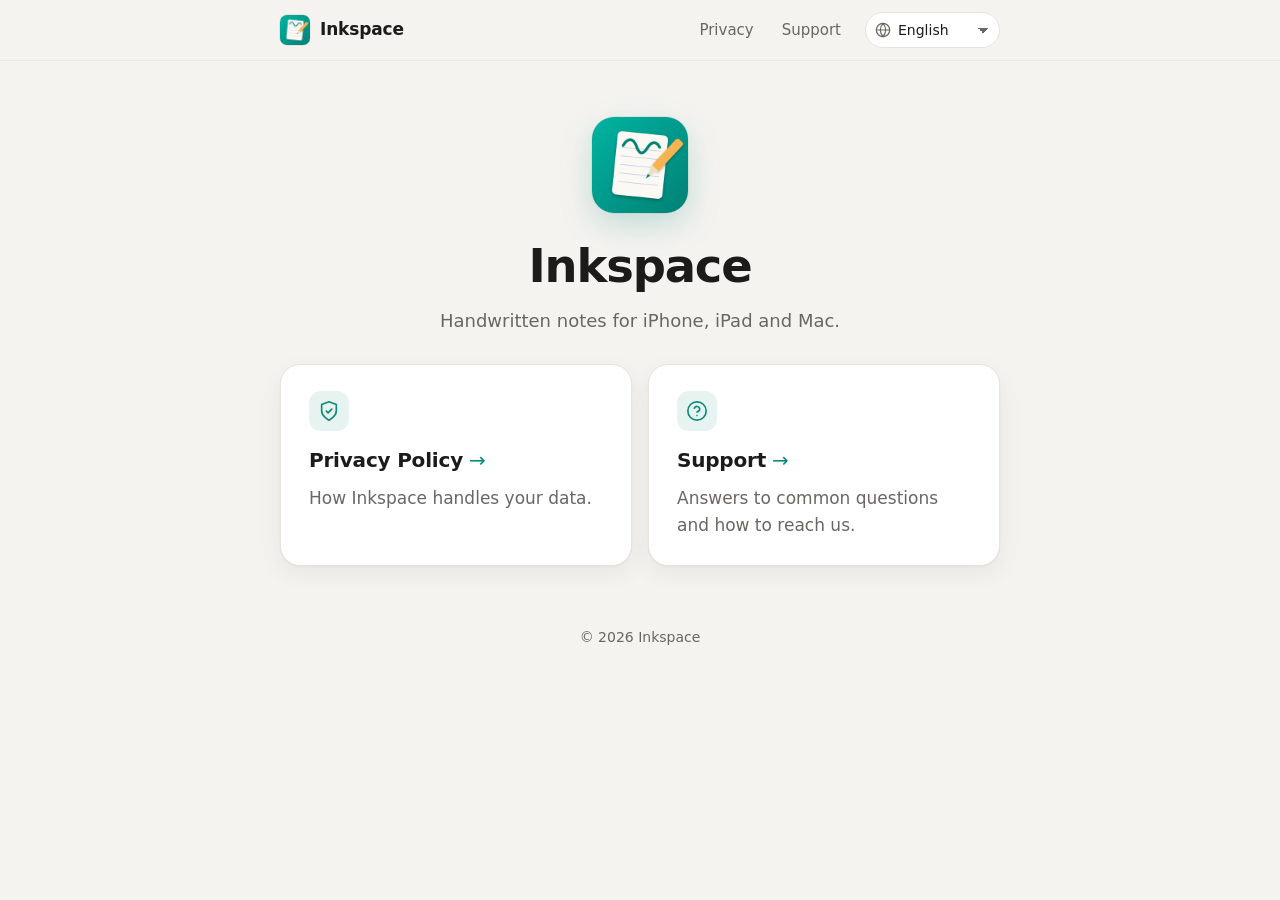
==== index.html @ 9c8cc4c8 "Add Inkspace privacy policy and support pages Static site for GitHub Pages: home, privacy policy and" ====
<!doctype html>
<html lang="en">
<head>
  <meta charset="utf-8">
  <meta name="viewport" content="width=device-width, initial-scale=1, viewport-fit=cover">
  <title>Inkspace</title>
  <meta name="description" content="Inkspace — handwritten notes for iPhone, iPad and Mac.">
  <meta name="theme-color" content="#f5f3f0" media="(prefers-color-scheme: light)">
  <meta name="theme-color" content="#161514" media="(prefers-color-scheme: dark)">
  <link rel="icon" href="assets/favicon.png">
  <link rel="apple-touch-icon" href="assets/icon.png">
  <link rel="stylesheet" href="assets/style.css">
</head>
<body>
  <header class="site-header">
    <div class="wrap">
      <a class="brand" href="./" aria-current="page"><img src="assets/icon.png" alt="">Inkspace</a>
      <nav class="nav">
        <a href="privacy.html" data-i18n="nav.privacy">Privacy</a>
        <a href="support.html" data-i18n="nav.support">Support</a>
      </nav>
      <label class="lang">
        <svg viewBox="0 0 24 24" fill="none" stroke="currentColor" stroke-width="1.8" stroke-linecap="round" stroke-linejoin="round" aria-hidden="true"><circle cx="12" cy="12" r="10"/><path d="M2 12h20"/><path d="M12 2a15.3 15.3 0 0 1 4 10 15.3 15.3 0 0 1-4 10 15.3 15.3 0 0 1-4-10 15.3 15.3 0 0 1 4-10z"/></svg>
        <select id="lang" aria-label="Language" data-i18n-aria="lang.label"></select>
      </label>
    </div>
  </header>

  <main class="wrap">
    <section class="hero">
      <img class="app-icon" src="assets/icon.png" alt="">
      <h1 style="margin-top:20px">Inkspace</h1>
      <p class="lead" data-i18n="home.lead">Handwritten notes for iPhone, iPad and Mac.</p>
    </section>

    <div class="links">
      <a class="card link-card" href="privacy.html">
        <span class="icon-tile"><svg viewBox="0 0 24 24" fill="none" stroke="currentColor" stroke-width="1.8" stroke-linecap="round" stroke-linejoin="round" aria-hidden="true"><path d="M12 22s8-4 8-10V5l-8-3-8 3v7c0 6 8 10 8 10z"/><path d="m9 12 2 2 4-4"/></svg></span>
        <h2 data-i18n="p.title">Privacy Policy</h2>
        <p data-i18n="home.privacy.d">How Inkspace handles your data.</p>
      </a>
      <a class="card link-card" href="support.html">
        <span class="icon-tile"><svg viewBox="0 0 24 24" fill="none" stroke="currentColor" stroke-width="1.8" stroke-linecap="round" stroke-linejoin="round" aria-hidden="true"><circle cx="12" cy="12" r="10"/><path d="M9.09 9a3 3 0 0 1 5.83 1c0 2-3 3-3 3"/><path d="M12 17h.01"/></svg></span>
        <h2 data-i18n="s.title">Support</h2>
        <p data-i18n="home.support.d">Answers to common questions and how to reach us.</p>
      </a>
    </div>
  </main>

  <footer class="site-footer">
    <div class="wrap"><p>© 2026 Inkspace</p></div>
  </footer>

  <script src="assets/strings.js"></script>
  <script src="assets/app.js"></script>
</body>
</html>
---- assets/style.css ----
/* Inkspace — privacy & support site. Colours follow the app's Theme.swift (warm gray + teal). */

:root {
  --bg: #f5f3f0;
  --surface: #ffffff;
  --line: #e7e3dd;
  --text: #1c1b19;
  --muted: #6b6660;
  --accent: #0e8c7a;
  --accent-ink: #ffffff;
  --accent-soft: rgba(14, 140, 122, 0.1);
  --shadow: 0 1px 2px rgba(28, 27, 25, 0.04), 0 8px 24px rgba(28, 27, 25, 0.06);
  --radius: 20px;
  --font: -apple-system, BlinkMacSystemFont, "SF Pro Text", "Segoe UI", system-ui, "Helvetica Neue", Arial, sans-serif;
  color-scheme: light dark;
}

@media (prefers-color-scheme: dark) {
  :root {
    --bg: #161514;
    --surface: #23211f;
    --line: #34312e;
    --text: #f3f1ee;
    --muted: #a39e97;
    --accent: #3eb89e;
    --accent-ink: #0f1a17;
    --accent-soft: rgba(62, 184, 158, 0.14);
    --shadow: 0 1px 2px rgba(0, 0, 0, 0.3), 0 8px 24px rgba(0, 0, 0, 0.25);
  }
}

:lang(zh-Hans) { --font: -apple-system, "PingFang SC", "Hiragino Sans GB", "Noto Sans SC", "Microsoft YaHei", sans-serif; }
:lang(ja)      { --font: -apple-system, "Hiragino Sans", "Hiragino Kaku Gothic ProN", "Noto Sans JP", "Yu Gothic", sans-serif; }
:lang(ko)      { --font: -apple-system, "Apple SD Gothic Neo", "Noto Sans KR", "Malgun Gothic", sans-serif; }

*, *::before, *::after { box-sizing: border-box; }

html { -webkit-text-size-adjust: 100%; scroll-padding-top: 88px; }

body {
  margin: 0;
  background: var(--bg);
  color: var(--text);
  font-family: var(--font);
  font-size: 17px;
  line-height: 1.6;
  -webkit-font-smoothing: antialiased;
}

a { color: var(--accent); text-decoration: none; }
a:hover { text-decoration: underline; text-underline-offset: 3px; }
a:focus-visible, button:focus-visible, select:focus-visible, summary:focus-visible {
  outline: 3px solid var(--accent);
  outline-offset: 3px;
  border-radius: 8px;
}

.wrap { width: 100%; max-width: 760px; margin: 0 auto; padding: 0 20px; }

/* ---------- Header ---------- */

.site-header {
  position: sticky;
  top: 0;
  z-index: 10;
  background: color-mix(in srgb, var(--bg) 82%, transparent);
  -webkit-backdrop-filter: saturate(180%) blur(16px);
  backdrop-filter: saturate(180%) blur(16px);
  border-bottom: 1px solid color-mix(in srgb, var(--line) 70%, transparent);
}

.site-header .wrap {
  display: flex;
  align-items: center;
  gap: 12px;
  min-height: 60px;
}

.brand {
  display: flex;
  align-items: center;
  gap: 10px;
  color: var(--text);
  font-weight: 650;
  letter-spacing: -0.01em;
  margin-right: auto;
}
.brand:hover { text-decoration: none; }
.brand img { width: 30px; height: 30px; border-radius: 7px; box-shadow: 0 0 0 0.5px rgba(0, 0, 0, 0.12); }

.nav { display: flex; gap: 4px; }
.nav a {
  color: var(--muted);
  font-size: 15px;
  font-weight: 500;
  padding: 6px 12px;
  border-radius: 999px;
  white-space: nowrap;
}
.nav a:hover { color: var(--text); text-decoration: none; background: var(--accent-soft); }
.nav a[aria-current="page"] { color: var(--accent); background: var(--accent-soft); }

.lang {
  position: relative;
  display: flex;
  align-items: center;
}
.lang svg {
  position: absolute;
  left: 10px;
  width: 16px;
  height: 16px;
  color: var(--muted);
  pointer-events: none;
}
.lang select {
  appearance: none;
  -webkit-appearance: none;
  font: inherit;
  font-size: 14px;
  color: var(--text);
  background: var(--surface);
  border: 1px solid var(--line);
  border-radius: 999px;
  padding: 6px 30px 6px 32px;
  cursor: pointer;
  background-image: linear-gradient(45deg, transparent 50%, var(--muted) 50%), linear-gradient(135deg, var(--muted) 50%, transparent 50%);
  background-position: calc(100% - 16px) 52%, calc(100% - 11px) 52%;
  background-size: 5px 5px, 5px 5px;
  background-repeat: no-repeat;
}

/* ---------- Hero ---------- */

.hero { padding: 56px 0 28px; text-align: center; }
.hero .app-icon {
  width: 96px;
  height: 96px;
  border-radius: 22px;
  box-shadow: 0 0 0 0.5px rgba(0, 0, 0, 0.1), 0 12px 32px rgba(14, 140, 122, 0.22);
}
.eyebrow {
  margin: 20px 0 6px;
  color: var(--accent);
  font-size: 14px;
  font-weight: 600;
  letter-spacing: 0.04em;
  text-transform: uppercase;
}
.hero h1 {
  margin: 0;
  font-size: clamp(2rem, 6vw, 2.9rem);
  line-height: 1.12;
  font-weight: 700;
  letter-spacing: -0.025em;
  text-wrap: balance;
}
.lead {
  margin: 14px auto 0;
  max-width: 560px;
  color: var(--muted);
  font-size: 1.125rem;
  text-wrap: pretty;
}

/* ---------- Highlights ---------- */

.highlights {
  display: grid;
  grid-template-columns: repeat(4, 1fr);
  gap: 12px;
  margin: 8px 0 28px;
  padding: 0;
  list-style: none;
}
.highlights li {
  display: flex;
  flex-direction: column;
  align-items: center;
  gap: 10px;
  padding: 18px 10px;
  background: var(--surface);
  border: 1px solid var(--line);
  border-radius: 16px;
  text-align: center;
  font-size: 15px;
  font-weight: 600;
  line-height: 1.3;
}

.icon-tile {
  display: grid;
  place-items: center;
  flex: none;
  width: 40px;
  height: 40px;
  border-radius: 12px;
  background: var(--accent-soft);
  color: var(--accent);
}
.icon-tile svg { width: 22px; height: 22px; }

/* ---------- Cards & sections ---------- */

.card {
  background: var(--surface);
  border: 1px solid var(--line);
  border-radius: var(--radius);
  box-shadow: var(--shadow);
  padding: 26px 28px;
  margin: 0 0 16px;
}
.card h2 {
  margin: 0 0 10px;
  font-size: 1.25rem;
  line-height: 1.3;
  letter-spacing: -0.01em;
}
.card p { margin: 0 0 12px; }
.card p:last-child, .card ul:last-child { margin-bottom: 0; }
.card ul { margin: 0; padding-left: 1.2em; }
.card li + li { margin-top: 8px; }
.card em { font-style: normal; font-weight: 600; }

.rows { list-style: none; padding: 0 !important; margin: 14px 0 0 !important; }
.rows li { display: flex; gap: 14px; align-items: flex-start; }
.rows li + li { margin-top: 16px; padding-top: 16px; border-top: 1px solid var(--line); }
.rows strong { display: block; }
.rows span { color: var(--muted); font-size: 16px; }

.email {
  display: inline-block;
  font-weight: 600;
  word-break: break-all;
}

/* ---------- Home ---------- */

.links { display: grid; grid-template-columns: 1fr 1fr; gap: 16px; margin-bottom: 16px; }
.link-card {
  display: flex;
  flex-direction: column;
  gap: 12px;
  color: var(--text);
  transition: transform 0.15s ease, border-color 0.15s ease;
}
.link-card:hover { text-decoration: none; transform: translateY(-2px); border-color: var(--accent); }
.link-card h2 { margin: 4px 0 0; display: flex; align-items: center; gap: 6px; }
.link-card h2::after { content: "→"; color: var(--accent); font-weight: 500; }
.link-card p { color: var(--muted); }

/* ---------- Support ---------- */

.contact { display: flex; gap: 20px; align-items: center; justify-content: space-between; flex-wrap: wrap; }
.contact > div { flex: 1 1 320px; }
.button {
  display: inline-flex;
  align-items: center;
  gap: 8px;
  padding: 12px 20px;
  border-radius: 999px;
  background: var(--accent);
  color: var(--accent-ink);
  font-weight: 600;
  font-size: 16px;
  white-space: nowrap;
}
.button:hover { text-decoration: none; filter: brightness(1.06); }
.button svg { width: 18px; height: 18px; }

.faq h2 { margin-bottom: 4px; }
.faq details { border-top: 1px solid var(--line); }
.faq details:first-of-type { border-top: 0; }
.faq summary {
  display: flex;
  justify-content: space-between;
  align-items: center;
  gap: 16px;
  padding: 16px 0;
  cursor: pointer;
  font-weight: 600;
  list-style: none;
}
.faq summary::-webkit-details-marker { display: none; }
.faq summary::after {
  content: "";
  flex: none;
  width: 9px;
  height: 9px;
  border-right: 2px solid var(--muted);
  border-bottom: 2px solid var(--muted);
  transform: rotate(45deg) translate(-2px, -2px);
  transition: transform 0.2s ease;
}
.faq details[open] summary::after { transform: rotate(-135deg) translate(-2px, -2px); }
.faq details p { margin: -4px 0 16px; color: var(--muted); }

/* ---------- Footer ---------- */

.site-footer {
  padding: 24px 0 48px;
  color: var(--muted);
  font-size: 14px;
  text-align: center;
}
.site-footer p { margin: 4px 0; }

/* ---------- Small screens ---------- */

@media (max-width: 640px) {
  body { font-size: 16px; }
  .site-header .wrap { flex-wrap: wrap; gap: 8px; padding-top: 10px; padding-bottom: 10px; }
  .nav { order: 3; width: 100%; }
  .nav a { flex: 1; text-align: center; }
  .hero { padding-top: 36px; }
  .highlights { grid-template-columns: 1fr 1fr; }
  .links { grid-template-columns: 1fr; }
  .card { padding: 22px 20px; border-radius: 18px; }
}

@media (prefers-reduced-motion: reduce) {
  * { transition: none !important; }
}
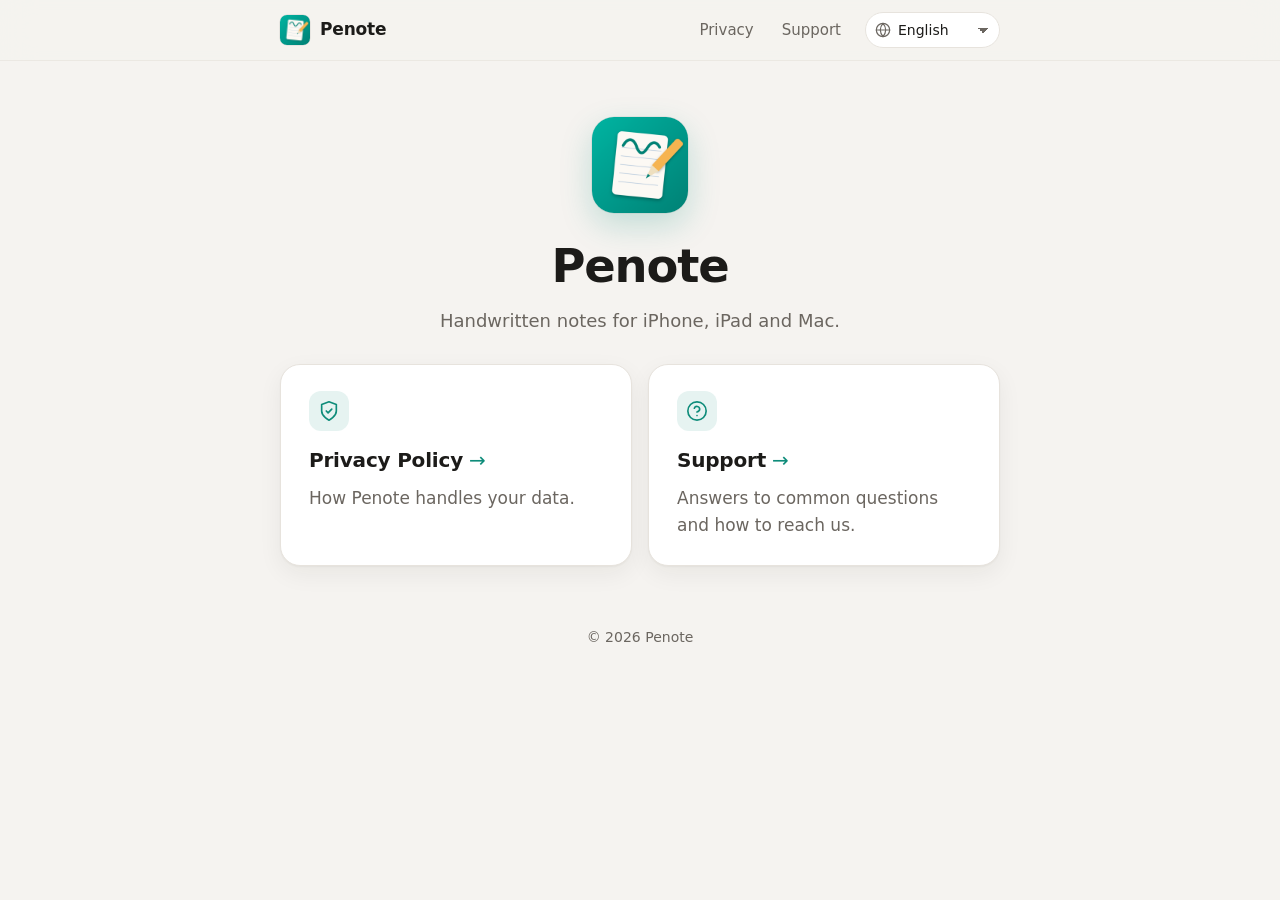
==== commit 731af018: "Đổi tên thành Penote và cập nhật mục quyền trong chính sách quyền riêng tư - Đổi Inkspace thành Peno" ====
--- a/index.html
+++ b/index.html
@@ -3,8 +3,8 @@
 <head>
   <meta charset="utf-8">
   <meta name="viewport" content="width=device-width, initial-scale=1, viewport-fit=cover">
-  <title>Inkspace</title>
-  <meta name="description" content="Inkspace — handwritten notes for iPhone, iPad and Mac.">
+  <title>Penote</title>
+  <meta name="description" content="Penote — handwritten notes for iPhone, iPad and Mac.">
   <meta name="theme-color" content="#f5f3f0" media="(prefers-color-scheme: light)">
   <meta name="theme-color" content="#161514" media="(prefers-color-scheme: dark)">
   <link rel="icon" href="assets/favicon.png">
@@ -14,7 +14,7 @@
 <body>
   <header class="site-header">
     <div class="wrap">
-      <a class="brand" href="./" aria-current="page"><img src="assets/icon.png" alt="">Inkspace</a>
+      <a class="brand" href="./" aria-current="page"><img src="assets/icon.png" alt="">Penote</a>
       <nav class="nav">
         <a href="privacy.html" data-i18n="nav.privacy">Privacy</a>
         <a href="support.html" data-i18n="nav.support">Support</a>
@@ -29,7 +29,7 @@
   <main class="wrap">
     <section class="hero">
       <img class="app-icon" src="assets/icon.png" alt="">
-      <h1 style="margin-top:20px">Inkspace</h1>
+      <h1 style="margin-top:20px">Penote</h1>
       <p class="lead" data-i18n="home.lead">Handwritten notes for iPhone, iPad and Mac.</p>
     </section>
 
@@ -37,7 +37,7 @@
       <a class="card link-card" href="privacy.html">
         <span class="icon-tile"><svg viewBox="0 0 24 24" fill="none" stroke="currentColor" stroke-width="1.8" stroke-linecap="round" stroke-linejoin="round" aria-hidden="true"><path d="M12 22s8-4 8-10V5l-8-3-8 3v7c0 6 8 10 8 10z"/><path d="m9 12 2 2 4-4"/></svg></span>
         <h2 data-i18n="p.title">Privacy Policy</h2>
-        <p data-i18n="home.privacy.d">How Inkspace handles your data.</p>
+        <p data-i18n="home.privacy.d">How Penote handles your data.</p>
       </a>
       <a class="card link-card" href="support.html">
         <span class="icon-tile"><svg viewBox="0 0 24 24" fill="none" stroke="currentColor" stroke-width="1.8" stroke-linecap="round" stroke-linejoin="round" aria-hidden="true"><circle cx="12" cy="12" r="10"/><path d="M9.09 9a3 3 0 0 1 5.83 1c0 2-3 3-3 3"/><path d="M12 17h.01"/></svg></span>
@@ -48,7 +48,7 @@
   </main>
 
   <footer class="site-footer">
-    <div class="wrap"><p>© 2026 Inkspace</p></div>
+    <div class="wrap"><p>© 2026 Penote</p></div>
   </footer>
 
   <script src="assets/strings.js"></script>
--- a/assets/style.css
+++ b/assets/style.css
@@ -1,4 +1,4 @@
-/* Inkspace — privacy & support site. Colours follow the app's Theme.swift (warm gray + teal). */
+/* Penote — privacy & support site. Colours follow the app's Theme.swift (warm gray + teal). */
 
 :root {
   --bg: #f5f3f0;
